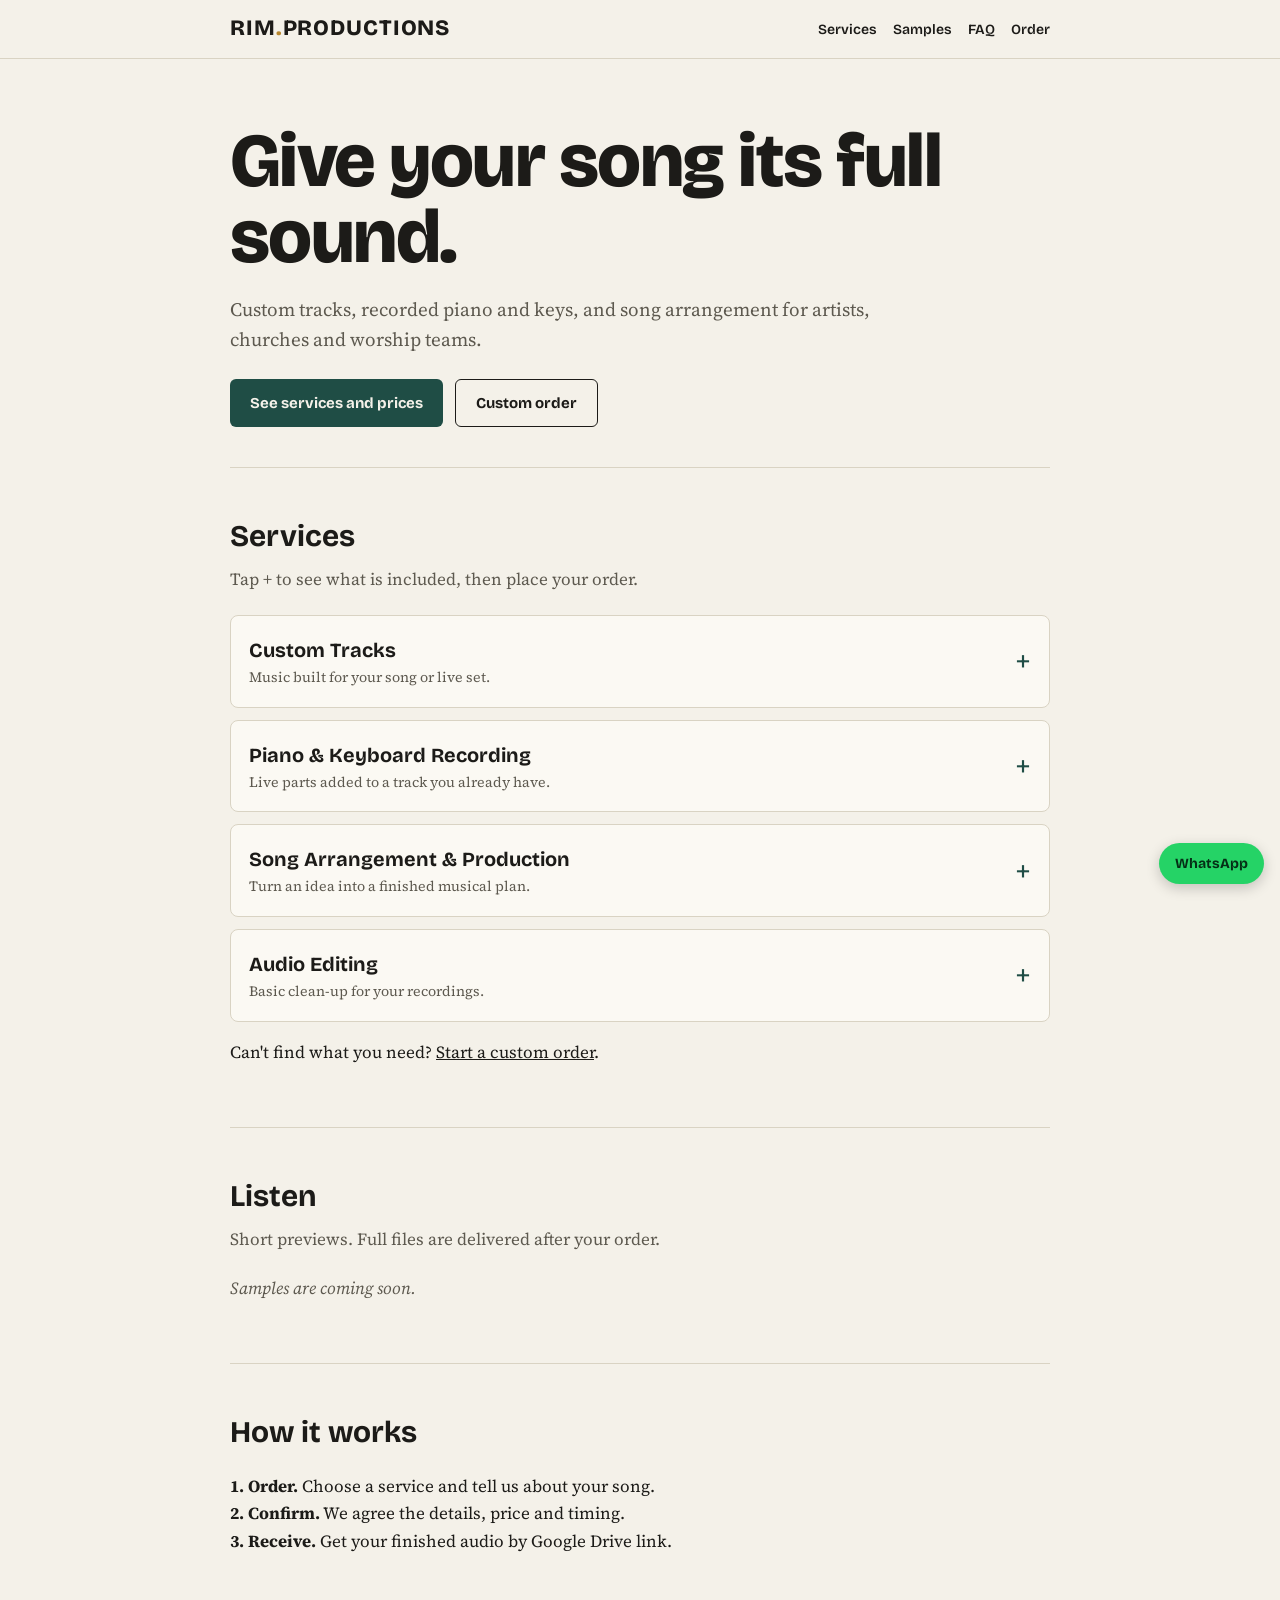
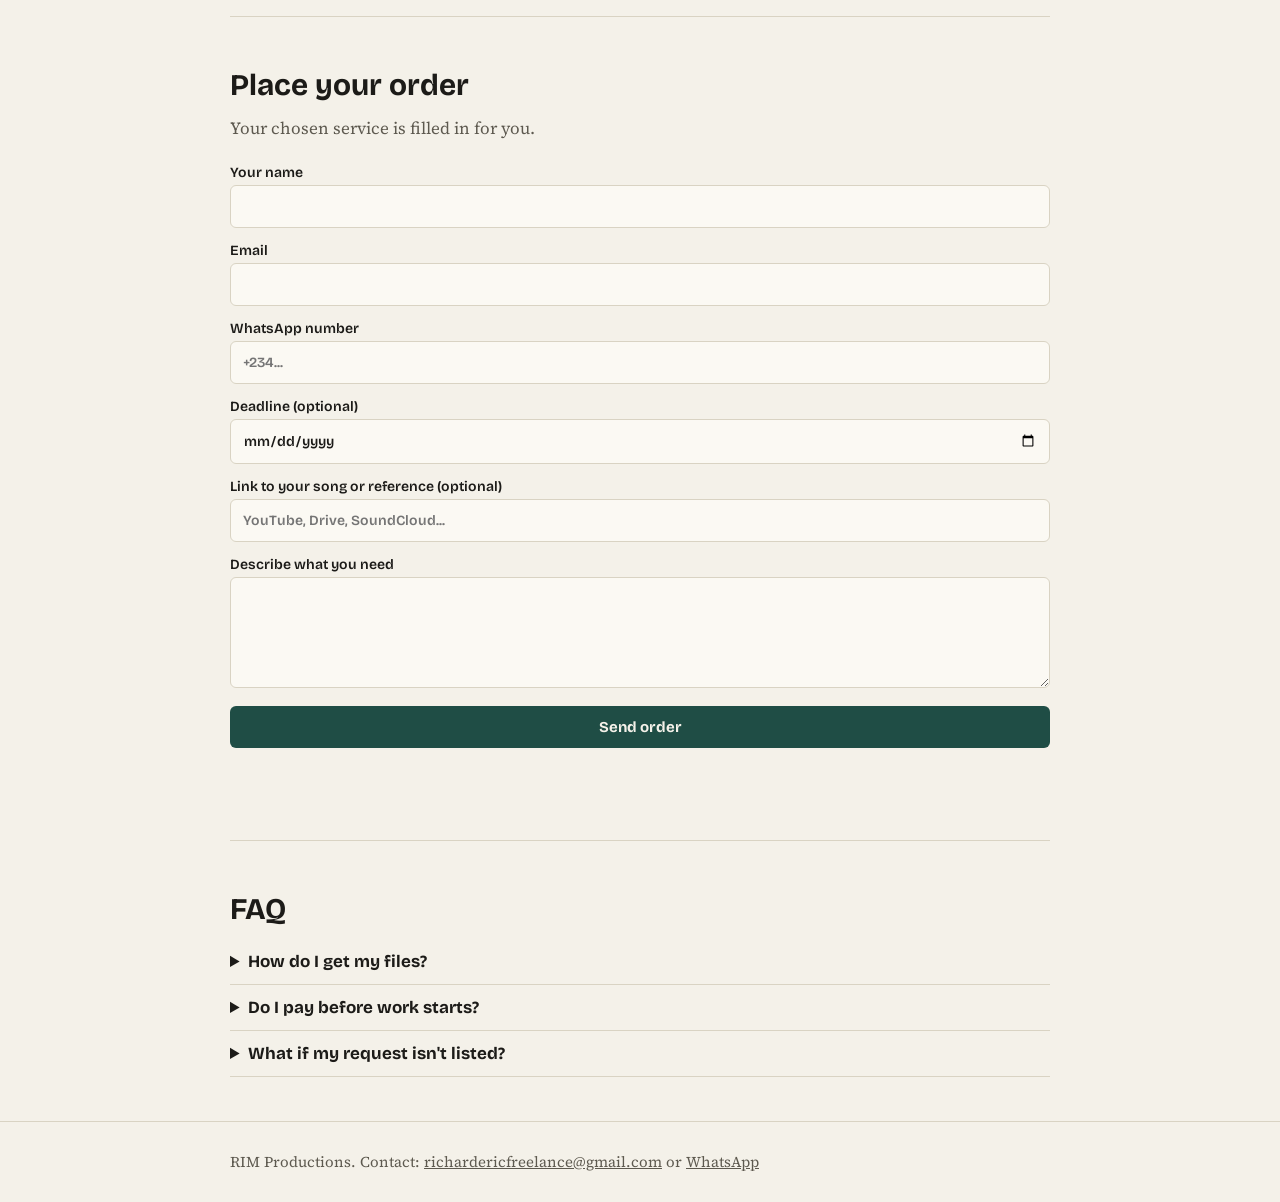
==== index.html @ 8c03a4f1 "Add files via upload" ====
<!doctype html><html lang="en"><head><meta charset="utf-8"><meta name="viewport" content="width=device-width,initial-scale=1">
<title>RIM Productions | Music production for artists and worship teams</title>
<meta name="description" content="Custom tracks, backing tracks, piano and keyboard recording, and song arrangement for artists, churches and worship teams in Nigeria and worldwide.">
<link rel="preconnect" href="https://fonts.googleapis.com"><link rel="preconnect" href="https://fonts.gstatic.com" crossorigin>
<link href="https://fonts.googleapis.com/css2?family=Bricolage+Grotesque:wght@600;700;800&family=Source+Serif+4:wght@400;600&display=swap" rel="stylesheet">
<link rel="stylesheet" href="style.css"></head><body>
<header><div class="wrap"><a class="brand" href="#top">RIM<span>.</span>PRODUCTIONS</a>
<nav><a href="#services">Services</a><a href="#samples">Samples</a><a href="#faq">FAQ</a><a href="#order">Order</a></nav></div></header>
<main id="top"><div class="wrap">
<div class="hero"><h1>Give your song its full sound.</h1>
<p>Custom tracks, recorded piano and keys, and song arrangement for artists, churches and worship teams.</p>
<div class="cta"><a class="btn" href="#services">See services and prices</a><button class="btn alt custom-btn">Custom order</button></div></div>
<section id="services"><h2>Services</h2><p class="sub">Tap + to see what is included, then place your order.</p><div id="services-list"></div>
<p>Can't find what you need? <a href="#order" class="custom-btn">Start a custom order</a>.</p></section>
<section id="samples" class="samples"><h2>Listen</h2><p class="sub">Short previews. Full files are delivered after your order.</p><div id="samples-list"></div></section>
<section id="how"><h2>How it works</h2><p><strong>1. Order.</strong> Choose a service and tell us about your song.<br><strong>2. Confirm.</strong> We agree the details, price and timing.<br><strong>3. Receive.</strong> Get your finished audio by Google Drive link.</p></section>
<section id="order"><h2>Place your order</h2><p class="sub">Your chosen service is filled in for you.</p>
<form id="order-form"><input type="hidden" name="service" id="service">
<div class="chosen" id="chosen-box" hidden>Ordering: <strong id="chosen"></strong> <button type="button" id="change" class="btn alt" style="padding:4px 10px;margin-left:8px">Change</button></div>
<label>Your name<input id="name" name="name" required></label>
<label>Email<input type="email" name="email" required></label>
<label>WhatsApp number<input name="whatsapp" placeholder="+234..."></label>
<label>Deadline (optional)<input type="date" name="deadline"></label>
<label>Link to your song or reference (optional)<input name="reference_link" placeholder="YouTube, Drive, SoundCloud..."></label>
<label>Describe what you need<textarea name="details" rows="5" required></textarea></label>
<button class="btn" id="send">Send order</button><p id="msg" role="status"></p></form></section>
<section id="faq"><h2>FAQ</h2>
<details><summary>How do I get my files?</summary><p>You receive a private Google Drive link with your finished audio.</p></details>
<details><summary>Do I pay before work starts?</summary><p>We confirm the price and timing with you first. Payment details are shared then.</p></details>
<details><summary>What if my request isn't listed?</summary><p>Use Custom order and describe it. We will tell you if we can do it.</p></details>
</section></div></main>
<footer><div class="wrap">RIM Productions. Contact: <a class="mail-link" href="#"></a> or <a class="wa-link" href="#">WhatsApp</a></div></footer>
<a class="wa wa-link" href="#">WhatsApp</a>
<script src="config.js"></script><script src="services.js"></script><script src="app.js"></script></body></html>
---- style.css ----
:root{--bg:#f4f1e9;--ink:#1c1b18;--mute:#5d594f;--line:#d9d3c3;--accent:#1f4d45;--brass:#b8872f;--card:#fbf9f3}
@media(prefers-color-scheme:dark){:root{--bg:#161512;--ink:#f1ede2;--mute:#a9a395;--line:#34312a;--accent:#7fc4b4;--brass:#d9a84a;--card:#1d1c18}}
*{box-sizing:border-box}html{scroll-behavior:smooth;scroll-padding-top:70px}
body{margin:0;background:var(--bg);color:var(--ink);font:17px/1.6 "Source Serif 4",Georgia,serif}
h1,h2,h3,.brand,.btn,button{font-family:"Bricolage Grotesque",system-ui,sans-serif}
a{color:inherit}.wrap{max-width:860px;margin:0 auto;padding:0 20px}
header{position:sticky;top:0;z-index:5;background:var(--bg);border-bottom:1px solid var(--line)}
header .wrap{display:flex;justify-content:space-between;align-items:center;height:58px}
.brand{font-weight:800;font-size:22px;letter-spacing:.04em;text-decoration:none}.brand span{color:var(--brass)}
nav{display:flex;gap:16px;font:600 14px "Bricolage Grotesque",sans-serif}nav a{text-decoration:none}
.btn{display:inline-block;background:var(--accent);color:var(--bg);border:0;border-radius:6px;padding:12px 20px;font-weight:700;font-size:15px;cursor:pointer;text-decoration:none}
.btn.alt{background:transparent;color:var(--ink);border:1.5px solid var(--ink)}
:focus-visible{outline:3px solid var(--brass);outline-offset:2px}
.hero{padding:64px 0 40px}.hero h1{font-size:clamp(40px,10vw,76px);line-height:1;margin:0 0 18px;font-weight:800;letter-spacing:-.02em}
.hero p{max-width:34em;color:var(--mute);font-size:19px}.cta{display:flex;gap:12px;flex-wrap:wrap;margin-top:24px}
section{padding:44px 0;border-top:1px solid var(--line)}h2{font-size:30px;margin:0 0 6px}.sub{color:var(--mute);margin:0 0 22px}
.svc{border:1px solid var(--line);background:var(--card);border-radius:8px;margin-bottom:12px}
.svc>button{all:unset;box-sizing:border-box;width:100%;display:flex;justify-content:space-between;align-items:center;gap:12px;padding:18px;cursor:pointer}
.svc>button:focus-visible{outline:3px solid var(--brass)}
.svc h3{margin:0;font-size:20px}.svc small{color:var(--mute);display:block}
.plus{font:300 32px/1 "Bricolage Grotesque";color:var(--accent);transition:transform .25s}.svc.open .plus{transform:rotate(45deg)}
.panel{display:none;padding:0 18px 12px}.svc.open .panel{display:block}
.item{border-top:1px dashed var(--line);padding:14px 0;display:grid;gap:6px}.item h4{margin:0;font:700 17px "Bricolage Grotesque"}
.item p{margin:0;color:var(--mute)}.price{font:700 15px "Bricolage Grotesque";color:var(--brass)}.item .btn{justify-self:start;padding:9px 16px}
.samples audio{width:100%;margin:6px 0 16px}.empty{color:var(--mute);font-style:italic}
form{display:grid;gap:14px}label{font:600 14px "Bricolage Grotesque"}
input,select,textarea{width:100%;padding:12px;border:1px solid var(--line);border-radius:6px;background:var(--card);color:var(--ink);font:inherit;margin-top:4px}
.chosen{background:var(--card);border-left:4px solid var(--brass);padding:12px 14px;border-radius:4px}
#msg{font-weight:600}.ok{color:var(--accent)}.err{color:#b3261e}
details{border-bottom:1px solid var(--line);padding:12px 0}summary{cursor:pointer;font:700 17px "Bricolage Grotesque"}
footer{border-top:1px solid var(--line);padding:28px 0;color:var(--mute);font-size:15px}
.wa{position:fixed;right:16px;bottom:16px;z-index:6;background:#25d366;color:#052e16;padding:12px 16px;border-radius:30px;font:700 14px "Bricolage Grotesque";text-decoration:none;box-shadow:0 4px 14px #0003}
@media(prefers-reduced-motion:reduce){*{transition:none!important;scroll-behavior:auto!important}}
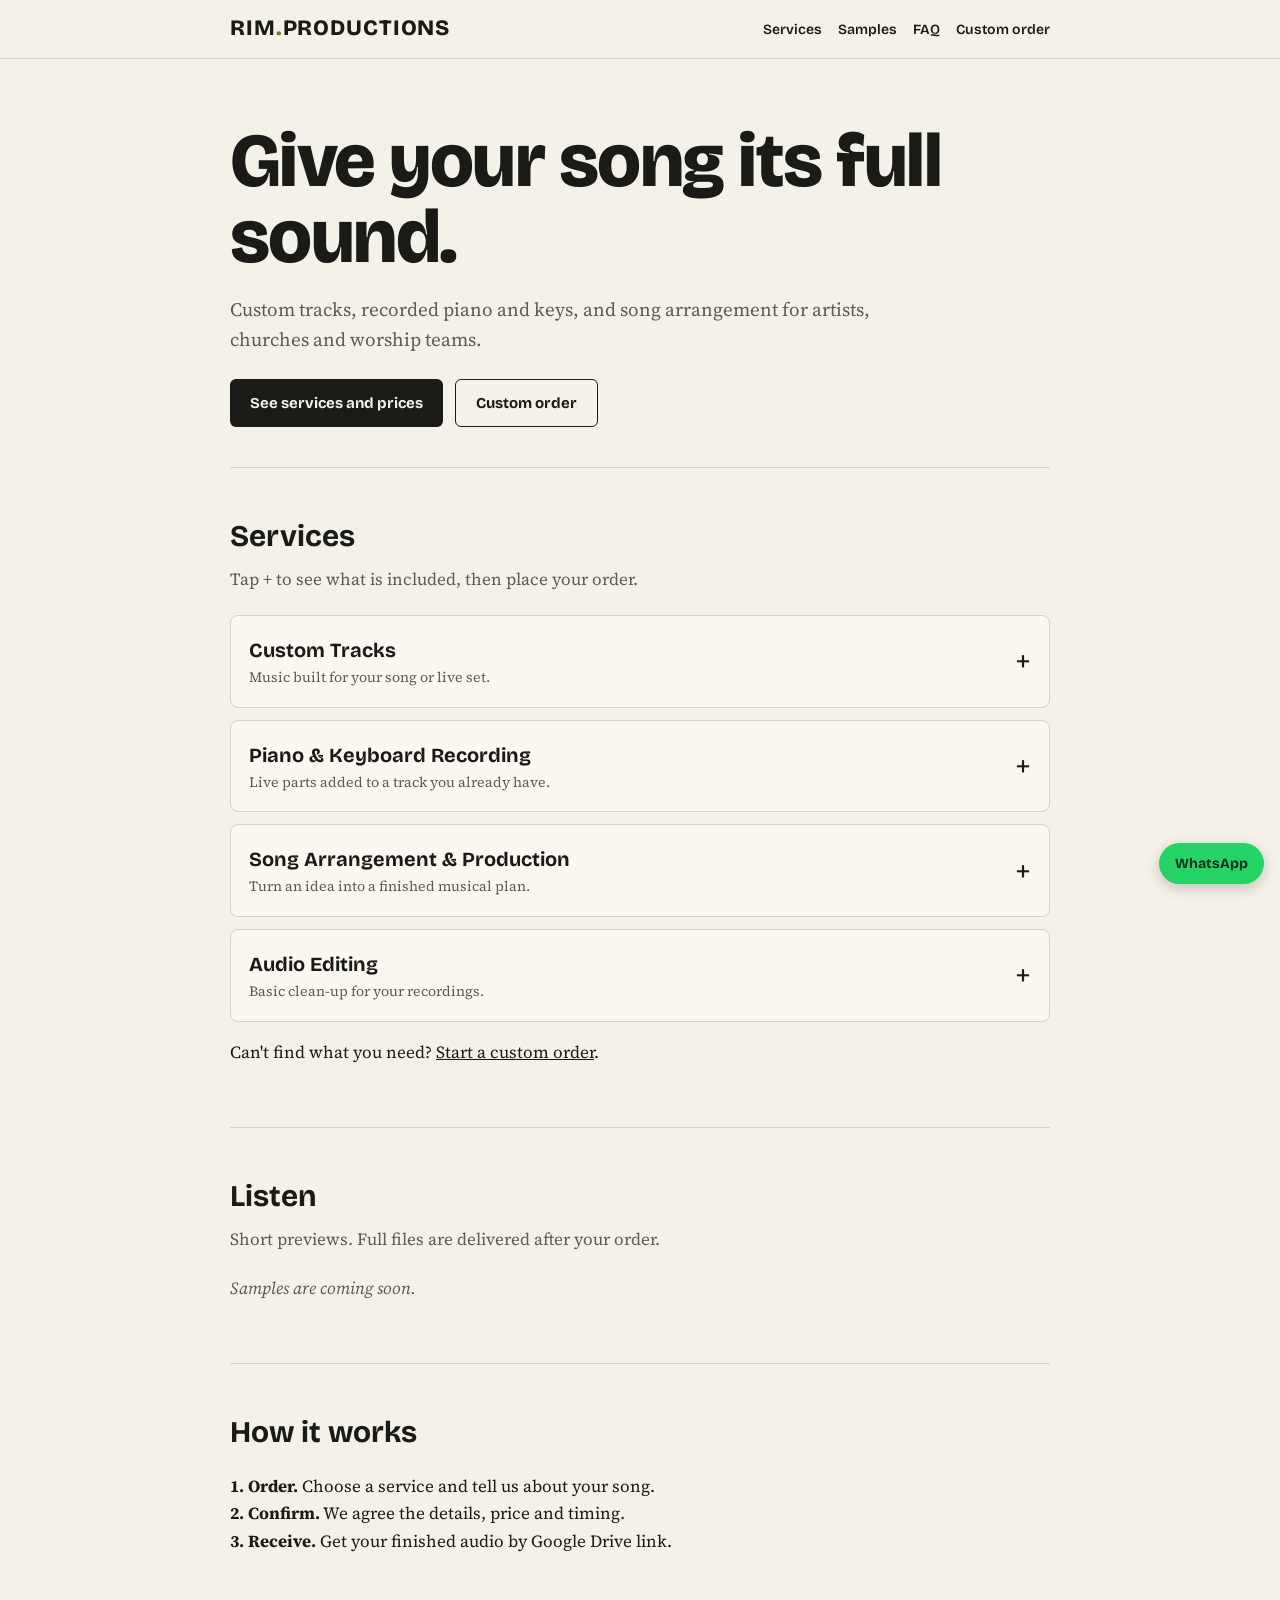
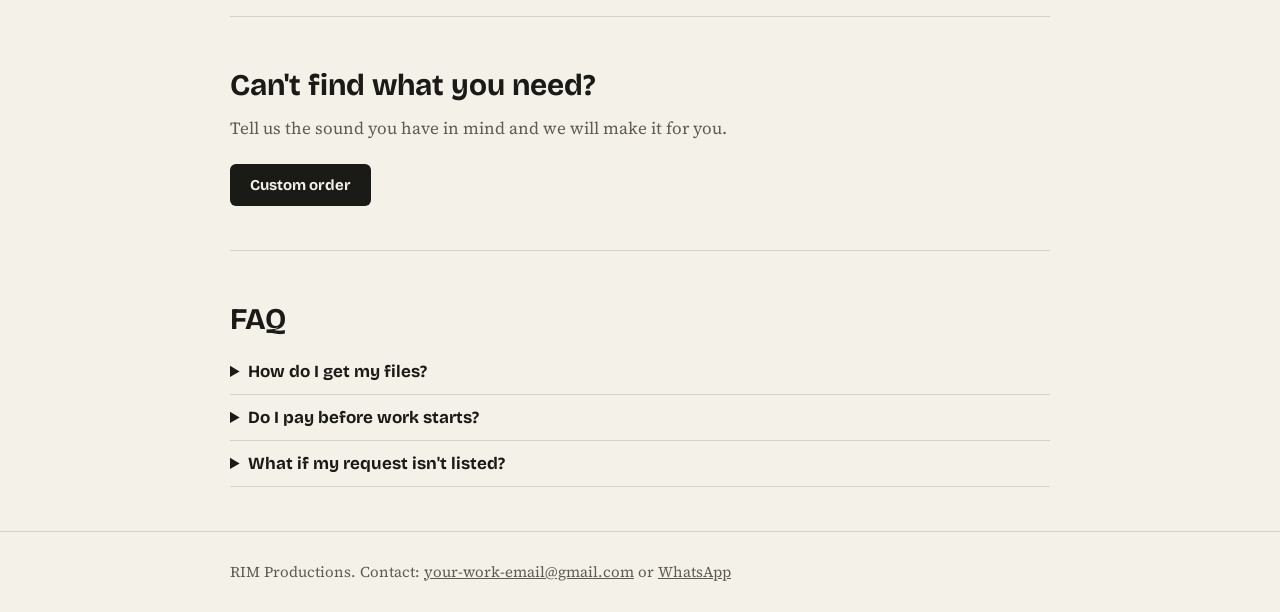
==== commit 2d293289: "Add files via upload" ====
--- a/index.html
+++ b/index.html
@@ -3,32 +3,32 @@
 <meta name="description" content="Custom tracks, backing tracks, piano and keyboard recording, and song arrangement for artists, churches and worship teams in Nigeria and worldwide.">
 <link rel="preconnect" href="https://fonts.googleapis.com"><link rel="preconnect" href="https://fonts.gstatic.com" crossorigin>
 <link href="https://fonts.googleapis.com/css2?family=Bricolage+Grotesque:wght@600;700;800&family=Source+Serif+4:wght@400;600&display=swap" rel="stylesheet">
-<link rel="stylesheet" href="style.css"></head><body>
+<link rel="icon" type="image/svg+xml" href="logo.svg"><meta name="theme-color" content="#f4f1e9"><meta property="og:title" content="RIM Productions"><meta property="og:description" content="Custom tracks, piano and keyboard recording, and song arrangement."><link rel="stylesheet" href="style.css"></head><body>
 <header><div class="wrap"><a class="brand" href="#top">RIM<span>.</span>PRODUCTIONS</a>
-<nav><a href="#services">Services</a><a href="#samples">Samples</a><a href="#faq">FAQ</a><a href="#order">Order</a></nav></div></header>
+<nav><a href="#services">Services</a><a href="#samples">Samples</a><a href="#faq">FAQ</a><a href="#custom">Custom order</a></nav></div></header>
 <main id="top"><div class="wrap">
 <div class="hero"><h1>Give your song its full sound.</h1>
 <p>Custom tracks, recorded piano and keys, and song arrangement for artists, churches and worship teams.</p>
 <div class="cta"><a class="btn" href="#services">See services and prices</a><button class="btn alt custom-btn">Custom order</button></div></div>
 <section id="services"><h2>Services</h2><p class="sub">Tap + to see what is included, then place your order.</p><div id="services-list"></div>
-<p>Can't find what you need? <a href="#order" class="custom-btn">Start a custom order</a>.</p></section>
+<p>Can't find what you need? <a href="#custom" class="custom-btn">Start a custom order</a>.</p></section>
 <section id="samples" class="samples"><h2>Listen</h2><p class="sub">Short previews. Full files are delivered after your order.</p><div id="samples-list"></div></section>
 <section id="how"><h2>How it works</h2><p><strong>1. Order.</strong> Choose a service and tell us about your song.<br><strong>2. Confirm.</strong> We agree the details, price and timing.<br><strong>3. Receive.</strong> Get your finished audio by Google Drive link.</p></section>
-<section id="order"><h2>Place your order</h2><p class="sub">Your chosen service is filled in for you.</p>
-<form id="order-form"><input type="hidden" name="service" id="service">
-<div class="chosen" id="chosen-box" hidden>Ordering: <strong id="chosen"></strong> <button type="button" id="change" class="btn alt" style="padding:4px 10px;margin-left:8px">Change</button></div>
-<label>Your name<input id="name" name="name" required></label>
-<label>Email<input type="email" name="email" required></label>
-<label>WhatsApp number<input name="whatsapp" placeholder="+234..."></label>
-<label>Deadline (optional)<input type="date" name="deadline"></label>
-<label>Link to your song or reference (optional)<input name="reference_link" placeholder="YouTube, Drive, SoundCloud..."></label>
-<label>Describe what you need<textarea name="details" rows="5" required></textarea></label>
-<button class="btn" id="send">Send order</button><p id="msg" role="status"></p></form></section>
+<section id="custom"><h2>Can't find what you need?</h2><p class="sub">Tell us the sound you have in mind and we will make it for you.</p><button class="btn custom-btn">Custom order</button></section>
 <section id="faq"><h2>FAQ</h2>
 <details><summary>How do I get my files?</summary><p>You receive a private Google Drive link with your finished audio.</p></details>
 <details><summary>Do I pay before work starts?</summary><p>We confirm the price and timing with you first. Payment details are shared then.</p></details>
 <details><summary>What if my request isn't listed?</summary><p>Use Custom order and describe it. We will tell you if we can do it.</p></details>
 </section></div></main>
+<dialog id="od"><form id="order-form" method="dialog"><button type="button" class="x" data-close aria-label="Close">&times;</button><h3>Order</h3>
+<div class="chosen"><strong id="o-name"></strong><div class="price" id="o-price"></div></div><input type="hidden" name="service" id="service">
+<label>Your name<input name="name" required></label><label>Email<input type="email" name="email" required></label><label>WhatsApp number<input name="whatsapp" placeholder="+234..."></label>
+<label>Deadline (optional)<input type="date" name="deadline"></label><label>Link to your track (optional)<input name="reference_link" placeholder="YouTube, Drive, SoundCloud..."></label>
+<label>Anything we should know?<textarea name="details" rows="3"></textarea></label><button class="btn" id="send">Send order</button><p class="msg" role="status"></p></form></dialog>
+<dialog id="cd"><form id="custom-form" method="dialog"><button type="button" class="x" data-close aria-label="Close">&times;</button><h3>Custom order</h3><p class="sub">Describe what you want made for you.</p><input type="hidden" name="service" value="Custom order">
+<label>Your name<input name="name" required></label><label>Email<input type="email" name="email" required></label><label>WhatsApp number<input name="whatsapp" placeholder="+234..."></label>
+<label>What do you want us to make?<textarea name="details" rows="6" required></textarea></label><label>Budget (optional)<input name="budget" placeholder="e.g. N50,000"></label>
+<label>Deadline (optional)<input type="date" name="deadline"></label><label>Reference link (optional)<input name="reference_link"></label><button class="btn" id="csend">Send custom order</button><p class="msg" role="status"></p></form></dialog>
 <footer><div class="wrap">RIM Productions. Contact: <a class="mail-link" href="#"></a> or <a class="wa-link" href="#">WhatsApp</a></div></footer>
 <a class="wa wa-link" href="#">WhatsApp</a>
 <script src="config.js"></script><script src="services.js"></script><script src="app.js"></script></body></html>
--- a/style.css
+++ b/style.css
@@ -1,5 +1,4 @@
-:root{--bg:#f4f1e9;--ink:#1c1b18;--mute:#5d594f;--line:#d9d3c3;--accent:#1f4d45;--brass:#b8872f;--card:#fbf9f3}
-@media(prefers-color-scheme:dark){:root{--bg:#161512;--ink:#f1ede2;--mute:#a9a395;--line:#34312a;--accent:#7fc4b4;--brass:#d9a84a;--card:#1d1c18}}
+:root{--bg:#f4f1e9;--ink:#1a1a17;--mute:#5f5b50;--line:#d8d2c0;--accent:#1a1a17;--brass:#8a6d3b;--card:#faf8f1}
 *{box-sizing:border-box}html{scroll-behavior:smooth;scroll-padding-top:70px}
 body{margin:0;background:var(--bg);color:var(--ink);font:17px/1.6 "Source Serif 4",Georgia,serif}
 h1,h2,h3,.brand,.btn,button{font-family:"Bricolage Grotesque",system-ui,sans-serif}
@@ -31,3 +30,11 @@
 footer{border-top:1px solid var(--line);padding:28px 0;color:var(--mute);font-size:15px}
 .wa{position:fixed;right:16px;bottom:16px;z-index:6;background:#25d366;color:#052e16;padding:12px 16px;border-radius:30px;font:700 14px "Bricolage Grotesque";text-decoration:none;box-shadow:0 4px 14px #0003}
 @media(prefers-reduced-motion:reduce){*{transition:none!important;scroll-behavior:auto!important}}
+.tabs{display:flex;gap:8px;margin:18px 0}.tabs .btn{padding:8px 16px}.tabs .on{background:var(--brass)}
+.card{background:var(--card);border:1px solid var(--line);border-radius:8px;padding:14px;margin-bottom:12px;display:grid;gap:8px}
+.card input,.card textarea,.card select{margin:0}.row{display:flex;gap:8px;flex-wrap:wrap}.row>*{flex:1;min-width:120px}
+.danger{background:#a3261e;color:#fff}.small{padding:7px 12px;font-size:14px}
+dialog{border:0;border-radius:10px;padding:0;width:min(520px,94vw);max-height:92vh;background:var(--bg);color:var(--ink);box-shadow:0 20px 60px #0005}
+dialog::backdrop{background:#1a1a17aa}dialog form{display:grid;gap:12px;padding:22px;position:relative}dialog h3{margin:0;font-size:24px}
+.x{position:absolute;right:12px;top:8px;background:none;border:0;font-size:30px;cursor:pointer;color:var(--ink)}
+.msg{margin:0;font-weight:600}.msg.ok{color:#1f6b3a}.msg.err{color:#b3261e}
